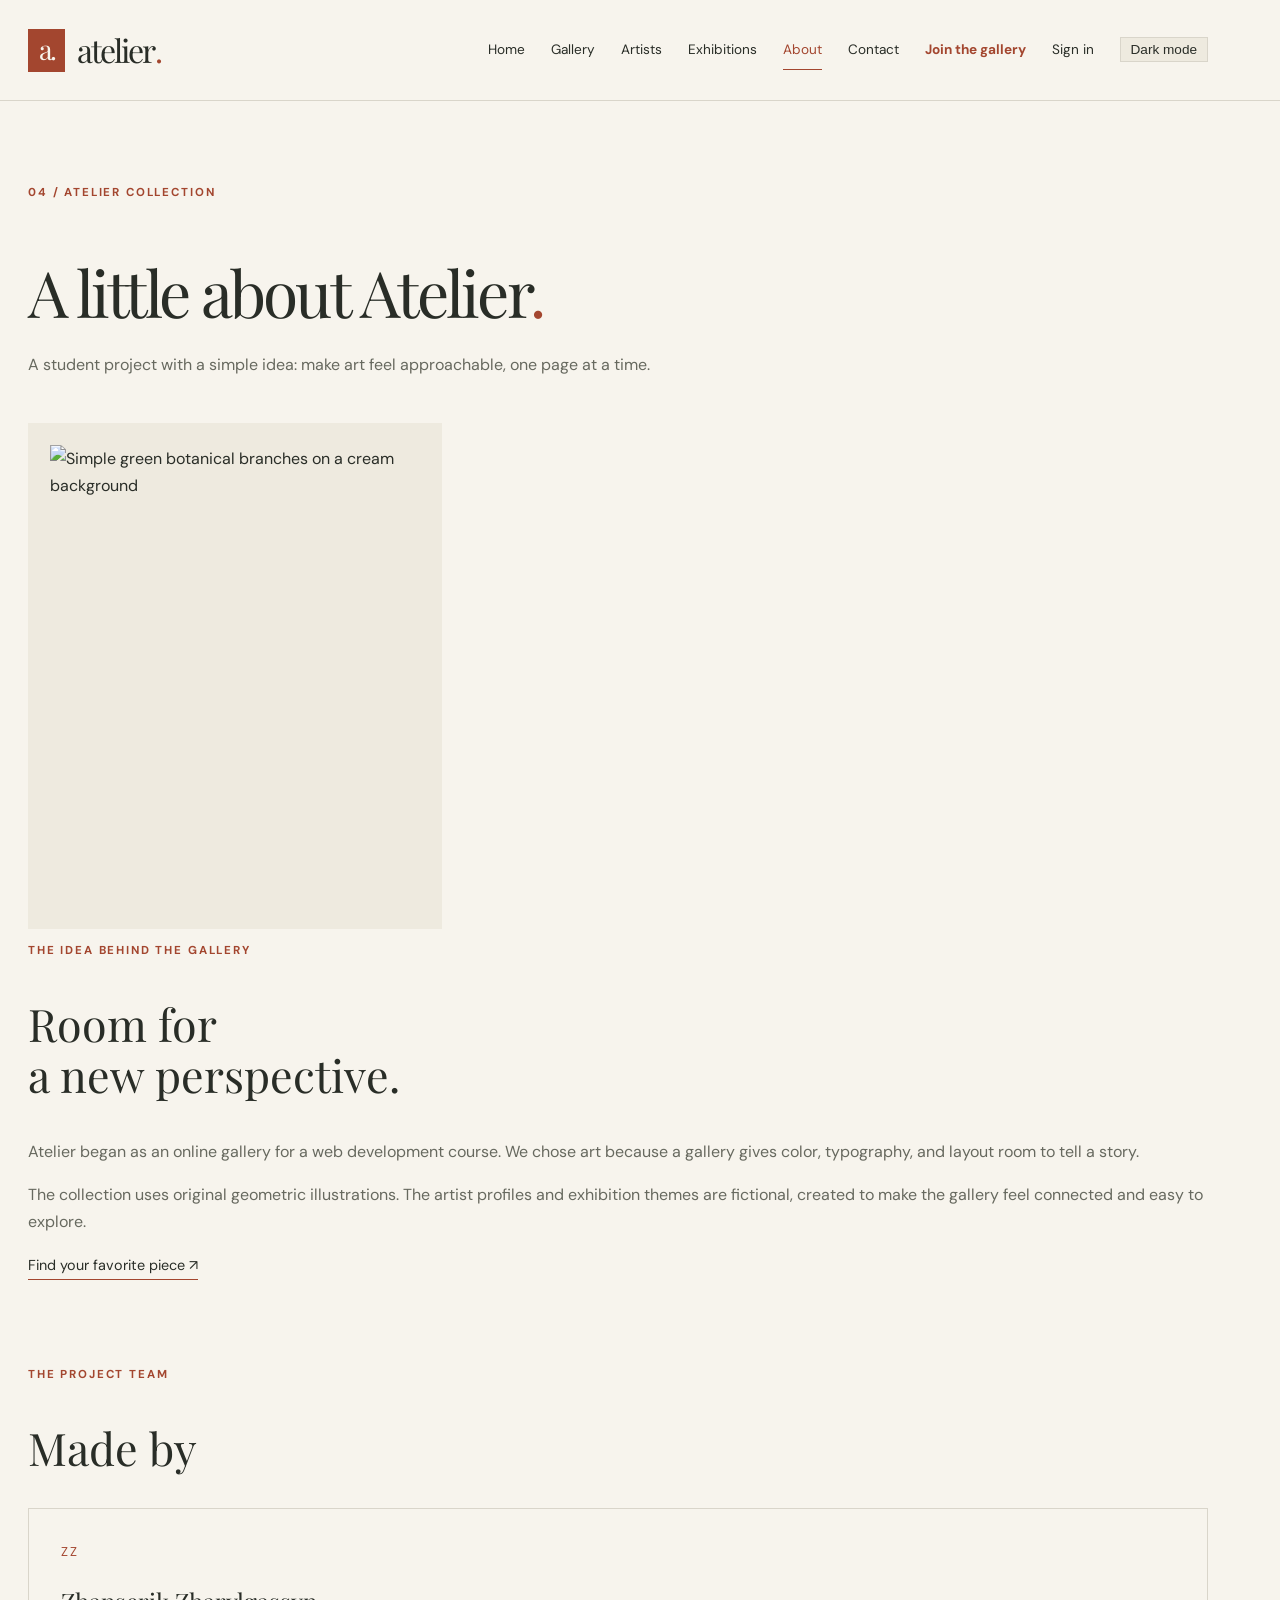
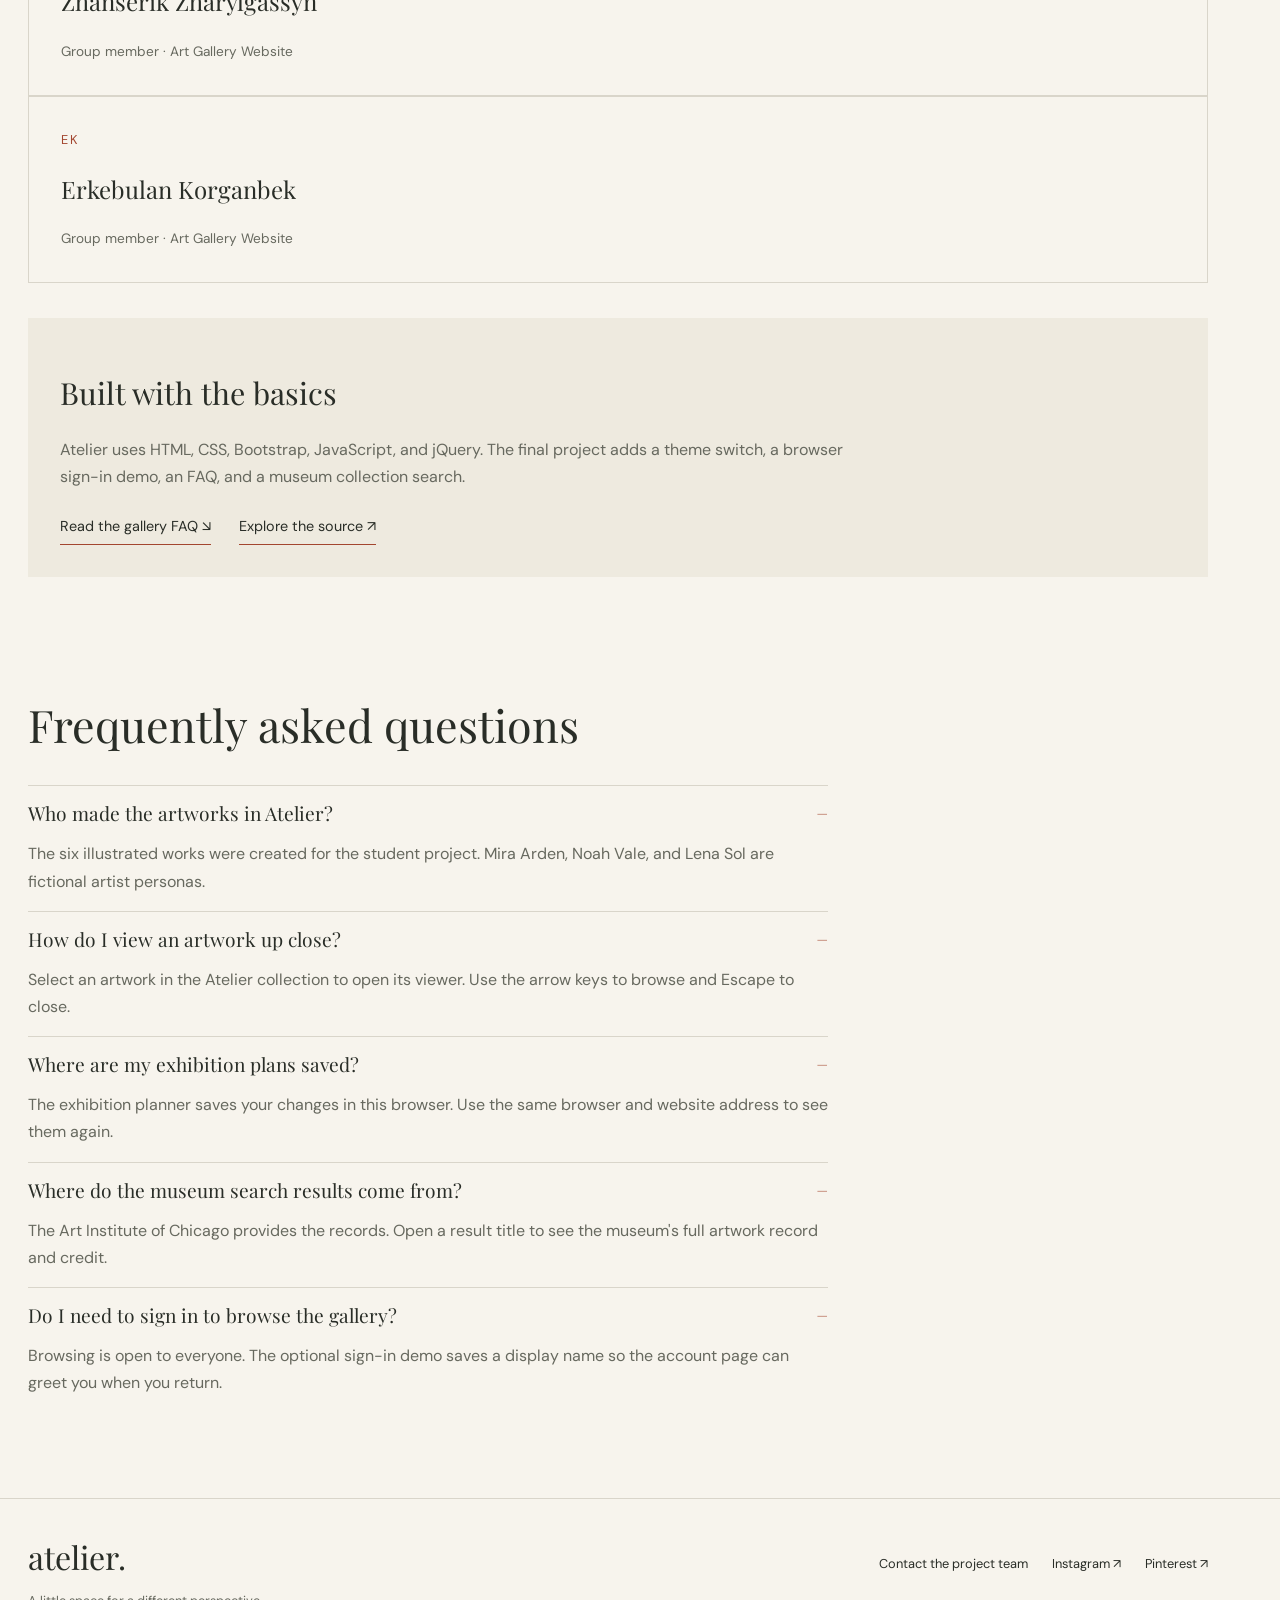
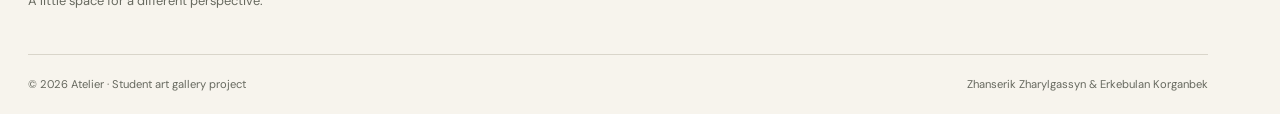
==== about.html @ 521e6416 "Implement Atelier final project features" ====
<!DOCTYPE html>
<html lang="en">
<head>
    <meta charset="UTF-8">
    <meta name="viewport" content="width=device-width, initial-scale=1.0">
    <meta name="description" content="Atelier is a student art gallery featuring original illustrations, imaginary artists, and virtual exhibitions.">
    <title>About | Atelier Art Gallery</title>
    <link rel="preconnect" href="https://fonts.googleapis.com">
    <link rel="preconnect" href="https://fonts.gstatic.com" crossorigin>
    <link href="https://fonts.googleapis.com/css2?family=DM+Sans:wght@400;500;600;700&amp;family=Playfair+Display:wght@400;500;600&amp;display=swap" rel="stylesheet">
    <link rel="stylesheet" href="vendor/bootstrap.min.css">
    <link rel="stylesheet" href="css/style.css">
    <script src="vendor/jquery.min.js" defer></script>
    <script src="js/account.js" defer></script>
    <script src="js/faq.js" defer></script>
</head>
<body>
    <a class="skip-link" href="#main-content">Skip to content</a>
    <header class="site-header">
        <div class="container header-inner">
            <a class="logo" href="index.html" aria-label="Atelier home"><span class="logo-mark" aria-hidden="true">a.</span> atelier<span class="logo-dot">.</span></a>
            <nav aria-label="Main navigation">
                <a href="index.html">Home</a>
                <a href="gallery.html">Gallery</a>
                <a href="artists.html">Artists</a>
                <a href="exhibitions.html">Exhibitions</a>
                <a href="about.html" aria-current="page">About</a>
                <a href="contact.html">Contact</a>
                <a class="join-link" href="register.html">Join the gallery</a>
                <a id="account-link" href="sign-in.html">Sign in</a>
                <button id="theme-toggle" class="theme-toggle" type="button" hidden>Dark mode</button>
            </nav>
        </div>
    </header>
    <main id="main-content">
        <section class="page-heading container">
            <p class="eyebrow">04 / Atelier collection</p>
            <h1>A little about Atelier<span class="accent">.</span></h1>
            <p class="page-intro">A student project with a simple idea: make art feel approachable, one page at a time.</p>
        </section>
        <section class="container collection-section">
            <div class="row g-5 align-items-center about-story">
                <div class="col-md-6"><div class="about-art"><img src="images/garden-notes.svg" alt="Simple green botanical branches on a cream background" width="600" height="750"></div></div>
                <div class="col-md-6"><p class="eyebrow">The idea behind the gallery</p><h2>Room for<br>a new perspective.</h2><p>Atelier began as an online gallery for a web development course. We chose art because a gallery gives color, typography, and layout room to tell a story.</p><p>The collection uses original geometric illustrations. The artist profiles and exhibition themes are fictional, created to make the gallery feel connected and easy to explore.</p><a class="text-link" href="gallery.html">Find your favorite piece ↗</a></div>
            </div>
            <div class="section-heading"><div><p class="eyebrow">The project team</p><h2>Made by</h2></div></div>
            <div class="row g-4">
                <div class="col-md-6"><article class="team-card"><span class="team-initials" aria-hidden="true">ZZ</span><h3>Zhanserik Zharylgassyn</h3><p>Group member · Art Gallery Website</p></article></div>
                <div class="col-md-6"><article class="team-card"><span class="team-initials" aria-hidden="true">EK</span><h3>Erkebulan Korganbek</h3><p>Group member · Art Gallery Website</p></article></div>
            </div>
            <div class="project-note"><h2>Built with the basics</h2><p>Atelier uses HTML, CSS, Bootstrap, JavaScript, and jQuery. The final project adds a theme switch, a browser sign-in demo, an FAQ, and a museum collection search.</p><div class="feature-links"><a class="text-link" href="#faq">Read the gallery FAQ ↘</a><a class="text-link" href="https://github.com/znsrk/atelier-art-gallery-final" target="_blank" rel="noopener noreferrer">Explore the source ↗</a></div></div>
        </section>
        <section id="faq" class="container collection-section" aria-labelledby="faq-heading">
            <div class="section-heading"><h2 id="faq-heading">Frequently asked questions</h2></div>
            <div class="faq-item">
                <h3><button type="button" class="faq-question" aria-expanded="true" aria-controls="faq-artists" disabled>Who made the artworks in Atelier? <span class="faq-indicator" aria-hidden="true">−</span></button></h3>
                <p id="faq-artists" class="faq-answer">The six illustrated works were created for the student project. Mira Arden, Noah Vale, and Lena Sol are fictional artist personas.</p>
            </div>
            <div class="faq-item">
                <h3><button type="button" class="faq-question" aria-expanded="true" aria-controls="faq-viewer" disabled>How do I view an artwork up close? <span class="faq-indicator" aria-hidden="true">−</span></button></h3>
                <p id="faq-viewer" class="faq-answer">Select an artwork in the Atelier collection to open its viewer. Use the arrow keys to browse and Escape to close.</p>
            </div>
            <div class="faq-item">
                <h3><button type="button" class="faq-question" aria-expanded="true" aria-controls="faq-exhibitions" disabled>Where are my exhibition plans saved? <span class="faq-indicator" aria-hidden="true">−</span></button></h3>
                <p id="faq-exhibitions" class="faq-answer">The exhibition planner saves your changes in this browser. Use the same browser and website address to see them again.</p>
            </div>
            <div class="faq-item">
                <h3><button type="button" class="faq-question" aria-expanded="true" aria-controls="faq-museum" disabled>Where do the museum search results come from? <span class="faq-indicator" aria-hidden="true">−</span></button></h3>
                <p id="faq-museum" class="faq-answer">The Art Institute of Chicago provides the records. Open a result title to see the museum's full artwork record and credit.</p>
            </div>
            <div class="faq-item">
                <h3><button type="button" class="faq-question" aria-expanded="true" aria-controls="faq-account" disabled>Do I need to sign in to browse the gallery? <span class="faq-indicator" aria-hidden="true">−</span></button></h3>
                <p id="faq-account" class="faq-answer">Browsing is open to everyone. The optional sign-in demo saves a display name so the account page can greet you when you return.</p>
            </div>
        </section>
    </main>
    <footer class="site-footer">
        <div class="container">
            <div class="footer-top">
                <div>
                    <a class="footer-logo" href="index.html">atelier.</a>
                    <p>A little space for a different perspective.</p>
                </div>
                <div class="footer-links">
                    <a href="contact.html">Contact the project team</a>
                    <a href="https://www.instagram.com/" target="_blank" rel="noopener noreferrer">Instagram ↗</a>
                    <a href="https://www.pinterest.com/" target="_blank" rel="noopener noreferrer">Pinterest ↗</a>
                </div>
            </div>
            <div class="footer-bottom">
                <p>© 2026 Atelier · Student art gallery project</p>
                <p>Zhanserik Zharylgassyn &amp; Erkebulan Korganbek</p>
            </div>
        </div>
    </footer>
</body>
</html>
---- css/style.css ----
/* Our colors are shared across every page. */
:root {
    --paper: #f7f4ed;
    --ink: #292d27;
    --muted: #67695f;
    --accent: #a3462f;
    --line: #d9d5ca;
    --soft: #eeeadf;
    --button-text: #fff;
    --error: #943b27;
    --success: #365e40;
}

:root[data-theme="dark"] {
    color-scheme: dark;
    --paper: #20241f;
    --ink: #f7f4ed;
    --muted: #c8c9bd;
    --accent: #efa993;
    --line: #555b51;
    --soft: #2c322a;
    --button-text: #271b16;
    --error: #ffb3a1;
    --success: #a5d1a7;
}

/* Basic typography and reusable links. */
body {
    margin: 0;
    background: var(--paper);
    color: var(--ink);
    font-family: "DM Sans", Arial, sans-serif;
    font-size: 16px;
    line-height: 1.7;
}

h1,
h2,
h3,
.logo,
.footer-logo {
    font-family: "Playfair Display", Georgia, serif;
    font-weight: 400;
    line-height: 1.15;
}

h1 {
    font-size: 4rem;
}

h2 {
    font-size: 2.8rem;
}

h3 {
    font-size: 1.5rem;
}

p {
    color: var(--muted);
}

a {
    color: inherit;
    text-decoration: none;
}

a:hover {
    color: var(--accent);
}

a:focus,
button:focus,
input:focus,
select:focus,
textarea:focus {
    outline: 3px solid var(--accent);
    outline-offset: 4px;
}

img {
    display: block;
    width: 100%;
    height: auto;
}

figure {
    margin: 0;
}

.accent,
.logo-dot {
    color: var(--accent);
}

.eyebrow {
    color: var(--accent);
    font-size: .72rem;
    font-weight: 700;
    letter-spacing: .16em;
    text-transform: uppercase;
    margin-bottom: 20px;
}

.container {
    max-width: 1180px;
    padding-left: 28px;
    padding-right: 28px;
}

.caption-note {
    font-size: .85rem;
}

.section-space {
    padding-top: 80px;
    padding-bottom: 80px;
}

.text-link {
    padding-bottom: 5px;
    border-bottom: 1px solid var(--accent);
    font-size: .9rem;
}

.gallery-button {
    background: var(--accent);
    color: var(--button-text);
    border: 1px solid var(--accent);
    border-radius: 0;
    padding: 15px 24px;
    font-size: .9rem;
}

.gallery-button:hover,
.gallery-button:focus {
    background: #803521;
    color: white;
    border-color: #803521;
}

.outline-button {
    color: var(--ink);
    border: 1px solid var(--ink);
    border-radius: 0;
    padding: 15px 24px;
}

.outline-button:hover {
    background: var(--soft);
    color: var(--ink);
}

.skip-link {
    position: absolute;
    left: 20px;
    top: -100px;
    z-index: 10;
    padding: 12px 20px;
    background: var(--paper);
}

.skip-link:focus {
    top: 12px;
}

/* The header uses Flexbox and keeps its links visible on mobile. */
.site-header {
    border-bottom: 1px solid var(--line);
}

.header-inner {
    display: flex;
    justify-content: space-between;
    align-items: center;
    gap: 24px;
    min-height: 100px;
}

.logo {
    display: flex;
    align-items: center;
    font-size: 2rem;
    letter-spacing: -.06em;
}

.logo-mark {
    display: inline-flex;
    align-items: center;
    justify-content: center;
    width: 37px;
    height: 43px;
    margin-right: 12px;
    background: var(--accent);
    color: var(--paper);
    font-size: 1.7rem;
    letter-spacing: -.1em;
}

nav {
    display: flex;
    flex-wrap: wrap;
    align-items: center;
    gap: 26px;
}

.theme-toggle {
    padding: 4px 10px;
    border: 1px solid var(--line);
    background: var(--soft);
    color: var(--ink);
    font-size: .85rem;
}

nav a {
    padding: 8px 0;
    font-size: .85rem;
}

nav a[aria-current="page"] {
    color: var(--accent);
    border-bottom: 1px solid var(--accent);
}

/* Bootstrap provides the row and columns for the hero. */
.hero {
    padding-top: 70px;
    padding-bottom: 60px;
}

.hero h1 {
    font-size: 6rem;
    letter-spacing: -.06em;
    margin-bottom: 27px;
}

.hero h1 em {
    color: var(--accent);
    font-weight: 400;
}

.hero-copy > p:not(.eyebrow) {
    max-width: 380px;
    margin-bottom: 30px;
}

.hero-note {
    display: flex;
    align-items: center;
    gap: 12px;
    margin-top: 38px;
    font-size: .75rem;
    color: var(--muted);
}

.small-line {
    width: 28px;
    height: 1px;
    background: var(--accent);
}

.hero-art {
    position: relative;
    max-width: 430px;
    margin-left: auto;
    padding: 0 12px;
}

.hero-frame {
    background: #e8dfce;
    padding: 20px;
    border: 1px solid #d1c6b1;
    box-shadow: 12px 12px 0 var(--soft);
}

.hero-frame img {
    border: 7px solid var(--paper);
}

.hero-art figcaption {
    display: flex;
    justify-content: space-between;
    gap: 12px;
    margin-top: 25px;
    font-size: .7rem;
    color: var(--muted);
}

.art-sticker {
    position: absolute;
    bottom: 78px;
    left: -35px;
    display: flex;
    align-items: center;
    justify-content: center;
    width: 108px;
    height: 108px;
    background: var(--accent);
    border-radius: 50%;
    color: var(--paper);
    text-align: center;
    font-family: "Playfair Display", Georgia, serif;
    font-style: italic;
    font-size: 1.2rem;
    line-height: 1.2;
    transform: rotate(-12deg);
}

.intro-strip {
    border-top: 1px solid var(--line);
    border-bottom: 1px solid var(--line);
}

.strip-inner {
    display: flex;
    justify-content: space-between;
    gap: 24px;
    align-items: center;
    padding-top: 22px;
    padding-bottom: 22px;
}

.strip-inner p {
    margin: 0;
    font-family: "Playfair Display", Georgia, serif;
    color: var(--ink);
    font-size: 1.15rem;
}

.strip-inner > span {
    font-size: .8rem;
    white-space: nowrap;
    color: var(--muted);
}

.section-heading {
    display: flex;
    align-items: flex-end;
    justify-content: space-between;
    gap: 24px;
    margin-bottom: 35px;
}

.section-heading .eyebrow {
    margin-bottom: 12px;
}

.section-heading h2 {
    margin-bottom: 0;
}

.invitation {
    margin: 0;
    padding: 36px 28px;
    background: var(--soft);
    border-left: 3px solid var(--accent);
}

.invitation p:last-child {
    margin-bottom: 0;
}

/* The artwork collection demonstrates CSS Grid. */
.art-grid {
    display: grid;
    grid-template-columns: repeat(3, 1fr);
    gap: 38px 28px;
}

.art-image {
    padding: 17px;
    background: #e9e3d6;
}

.art-card:nth-child(2n) .art-image {
    background: #dce2dd;
}

.art-card img {
    border: 6px solid var(--paper);
}

.art-card figcaption {
    padding-top: 17px;
}

.art-type {
    display: block;
    color: var(--accent);
    text-transform: uppercase;
    letter-spacing: .12em;
    font-size: .65rem;
    margin-bottom: 6px;
}

.art-card h3 {
    margin-bottom: 6px;
}

.art-card p {
    font-size: .75rem;
    margin: 0;
}

.art-card {
    scroll-margin-top: 25px;
}

.page-heading {
    padding-top: 70px;
    padding-bottom: 45px;
}

.page-heading h1 {
    letter-spacing: -.045em;
    margin-bottom: 22px;
}

.page-intro {
    max-width: 640px;
    margin: 0;
}

.collection-section {
    padding-bottom: 85px;
}

.collection-top {
    display: flex;
    justify-content: space-between;
    align-items: center;
    gap: 20px;
    border-top: 1px solid var(--line);
    padding-top: 20px;
    margin-bottom: 28px;
}

.collection-top h2 {
    font-family: "DM Sans", Arial, sans-serif;
    font-size: 1rem;
    margin: 0;
}

.collection-top p {
    font-size: .75rem;
    margin: 0;
}

.count {
    color: var(--accent);
    margin-left: 7px;
    font-size: .75rem;
}

.collection-section > .caption-note {
    margin-top: 35px;
}

/* Artist profiles, exhibitions, and the about page. */
.artist-row {
    border-top: 1px solid var(--line);
    margin: 0 0 40px;
    padding-top: 35px;
}

.artist-work {
    max-width: 250px;
    border: 12px solid var(--soft);
}

.artist-copy {
    padding-left: 40px;
}

.artist-copy p {
    max-width: 600px;
}

.artist-copy ul {
    padding-left: 20px;
    color: var(--muted);
    font-size: .9rem;
}

.artist-copy li {
    margin-bottom: 6px;
}

.exhibition-feature {
    margin-bottom: 65px;
}

.exhibition-image {
    max-width: 330px;
    border: 16px solid var(--soft);
}

.exhibition-feature h2 {
    font-size: 3.7rem;
    margin-bottom: 22px;
}

.exhibition-table {
    width: 100%;
    border-collapse: collapse;
    font-size: .85rem;
}

.exhibition-table th,
.exhibition-table td {
    padding: 20px 18px;
    border-bottom: 1px solid var(--line);
    text-align: left;
}

.exhibition-table thead {
    background: var(--ink);
    color: var(--paper);
}

.exhibition-table tbody tr:nth-child(even) {
    background: var(--soft);
}

.exhibition-table a {
    color: var(--accent);
    text-decoration: underline;
}

.exhibition-table caption {
    padding-top: 15px;
    color: var(--muted);
}

.about-story {
    margin-bottom: 75px;
}

.about-art {
    max-width: 370px;
    padding: 22px;
    background: var(--soft);
}

.team-card {
    padding: 32px;
    border: 1px solid var(--line);
    height: 100%;
}

.team-initials {
    display: block;
    color: var(--accent);
    font-size: .8rem;
    letter-spacing: .15em;
    margin-bottom: 25px;
}

.team-card p {
    font-size: .85rem;
    margin-bottom: 0;
}

.project-note {
    padding: 32px;
    background: var(--soft);
    margin-top: 35px;
}

.project-note h2 {
    font-size: 1.9rem;
}

.project-note p {
    max-width: 800px;
}

/* Form fields share the same appearance across the site. */
.contact-copy h2 {
    font-size: 2.6rem;
    margin-bottom: 25px;
}

.contact-note {
    border-top: 1px solid var(--line);
    margin-top: 35px;
    padding-top: 25px;
}

.contact-note h3 {
    font-size: 1.4rem;
}

.contact-note p {
    font-size: .85rem;
}

.contact-form {
    background: var(--soft);
    padding: 35px;
}

.form-label {
    font-size: .85rem;
}

.form-control,
.form-select {
    background-color: var(--paper);
    color: var(--ink);
    border: 1px solid #aaa697;
    border-radius: 0;
    padding: 12px 14px;
    font-size: .9rem;
}

.form-control:focus,
.form-select:focus {
    background-color: var(--paper);
    color: var(--ink);
    border-color: var(--accent);
    box-shadow: none;
}

.form-control::placeholder {
    color: var(--muted);
}

:root[data-theme="dark"] .form-select {
    appearance: auto;
    background-image: none;
}

.account-area {
    max-width: 640px;
}

.account-area h2 {
    margin-bottom: 24px;
    overflow-wrap: anywhere;
}

.faq-item {
    border-top: 1px solid var(--line);
    max-width: 800px;
}

.faq-item h3 {
    margin: 0;
}

.faq-question {
    display: flex;
    justify-content: space-between;
    align-items: center;
    gap: 16px;
    width: 100%;
    padding: 16px 0;
    border: 0;
    background: transparent;
    color: var(--ink);
    text-align: left;
    font: inherit;
    font-size: 1.2rem;
}

.faq-indicator {
    color: var(--accent);
}

.faq-answer {
    margin: 0;
    padding-bottom: 16px;
}

.required {
    color: var(--accent);
}

/* The endterm exhibition editor and its dynamic data table. */
[hidden] {
    display: none !important;
}

nav .join-link {
    color: var(--accent);
    font-weight: 700;
}

.record-count {
    color: var(--accent);
    font-size: .85rem;
}

.exhibition-editor {
    padding: 28px;
    margin-top: 26px;
    background: var(--soft);
    border-top: 2px solid var(--accent);
}

.exhibition-editor h3 {
    margin-bottom: 24px;
}

.field-feedback {
    color: var(--error);
    font-size: .8rem;
    min-height: 1.4em;
    margin: 5px 0 0;
}

.planner-toolbar {
    display: flex;
    justify-content: space-between;
    align-items: center;
    flex-wrap: wrap;
    gap: 16px;
    margin-top: 24px;
}

.status-message {
    color: var(--accent);
    min-height: 1.7em;
    margin: 16px 0;
    font-size: .9rem;
}

.table-button {
    background: transparent;
    color: var(--accent);
    border: 1px solid var(--line);
    padding: 7px 12px;
    font-size: .8rem;
    min-height: 40px;
}

.table-button:hover {
    background: var(--soft);
    border-color: var(--accent);
}

.exhibition-table .table-actions {
    min-width: 156px;
}

.table-actions button + button {
    margin-left: 6px;
}

.exhibition-table {
    --bs-table-bg: transparent;
    --bs-table-color: var(--ink);
    --bs-table-border-color: var(--line);
    overflow-wrap: anywhere;
}

.exhibition-table thead th {
    background: var(--ink);
    color: var(--paper);
}

.exhibition-table .empty-table {
    padding: 32px 18px;
    text-align: center;
}

.feature-links {
    display: flex;
    gap: 16px 28px;
    flex-wrap: wrap;
    margin-top: 24px;
}

@media (prefers-reduced-motion: reduce) {
    *, *::before, *::after {
        scroll-behavior: auto !important;
        transition-duration: .01ms !important;
        animation-duration: .01ms !important;
    }
}

/* The footer is shared on every page. */
.site-footer {
    border-top: 1px solid var(--line);
    padding-top: 40px;
}

.footer-top {
    display: flex;
    justify-content: space-between;
    gap: 30px;
    padding-bottom: 30px;
}

.footer-logo {
    font-size: 2rem;
}

.footer-top p {
    font-size: .8rem;
    margin-top: 12px;
}

.footer-links {
    display: flex;
    align-items: flex-start;
    gap: 24px;
    padding-top: 14px;
    font-size: .8rem;
}

.footer-bottom {
    display: flex;
    justify-content: space-between;
    gap: 20px;
    border-top: 1px solid var(--line);
    padding-top: 20px;
    padding-bottom: 20px;
}

.footer-bottom p {
    font-size: .7rem;
    margin: 0;
}

/* Tablet breakpoint. */
@media (max-width: 991px) {
    .header-inner {
        min-height: 90px;
        gap: 20px;
    }

    nav {
        gap: 16px;
    }

    .hero h1 {
        font-size: 4.5rem;
    }

    .hero {
        padding-top: 50px;
    }

    .hero-frame {
        padding: 12px;
    }

    .art-sticker {
        width: 85px;
        height: 85px;
        left: -10px;
        font-size: 1rem;
    }

    .art-grid {
        grid-template-columns: repeat(2, 1fr);
    }

    .footer-links {
        flex-wrap: wrap;
        justify-content: flex-end;
    }

    .exhibition-feature h2 {
        font-size: 3rem;
    }

}

/* Mobile breakpoint: visible navigation, stacked content, smaller type. */
@media (max-width: 767px) {
    .container {
        padding-left: 24px;
        padding-right: 24px;
    }

    .header-inner {
        flex-direction: column;
        align-items: flex-start;
        padding-top: 18px;
        padding-bottom: 18px;
        gap: 15px;
    }

    nav {
        gap: 10px 22px;
    }

    nav a {
        font-size: .8rem;
        padding: 3px 0;
    }

    h1,
    .page-heading h1 {
        font-size: clamp(2.2rem, 10vw, 2.8rem);
    }

    h2 {
        font-size: 2.2rem;
    }

    .hero h1 {
        font-size: clamp(3.5rem, 17vw, 4.3rem);
    }

    .hero {
        padding-top: 40px;
        padding-bottom: 35px;
    }

    .hero-copy > p:not(.eyebrow) {
        max-width: none;
    }

    .hero-note {
        margin-top: 25px;
    }

    .hero-art {
        margin: 0 auto;
        max-width: 360px;
    }

    .strip-inner {
        flex-direction: column;
        align-items: flex-start;
        gap: 8px;
    }

    .section-space {
        padding-top: 50px;
        padding-bottom: 50px;
    }

    .section-heading {
        align-items: flex-start;
        flex-direction: column;
        gap: 14px;
    }

    .art-grid {
        grid-template-columns: 1fr;
        gap: 32px;
    }

    .art-image {
        padding: 20px;
    }

    .invitation {
        padding: 20px 10px;
    }

    .page-heading {
        padding-top: 40px;
        padding-bottom: 35px;
    }

    .collection-section {
        padding-bottom: 50px;
    }

    .collection-top {
        flex-direction: column;
        align-items: flex-start;
        gap: 10px;
    }

    .artist-copy {
        padding-left: 12px;
    }

    .artist-work {
        max-width: 100%;
    }

    .exhibition-image,
    .about-art {
        max-width: 100%;
    }

    .exhibition-feature h2 {
        font-size: 2.7rem;
    }

    .exhibition-table {
        min-width: 580px;
    }

    .contact-form,
    .team-card,
    .project-note {
        padding: 24px;
    }

    .footer-top,
    .footer-bottom {
        flex-direction: column;
        gap: 16px;
    }

    .footer-links {
        justify-content: flex-start;
        padding-top: 0;
        gap: 18px;
    }

}
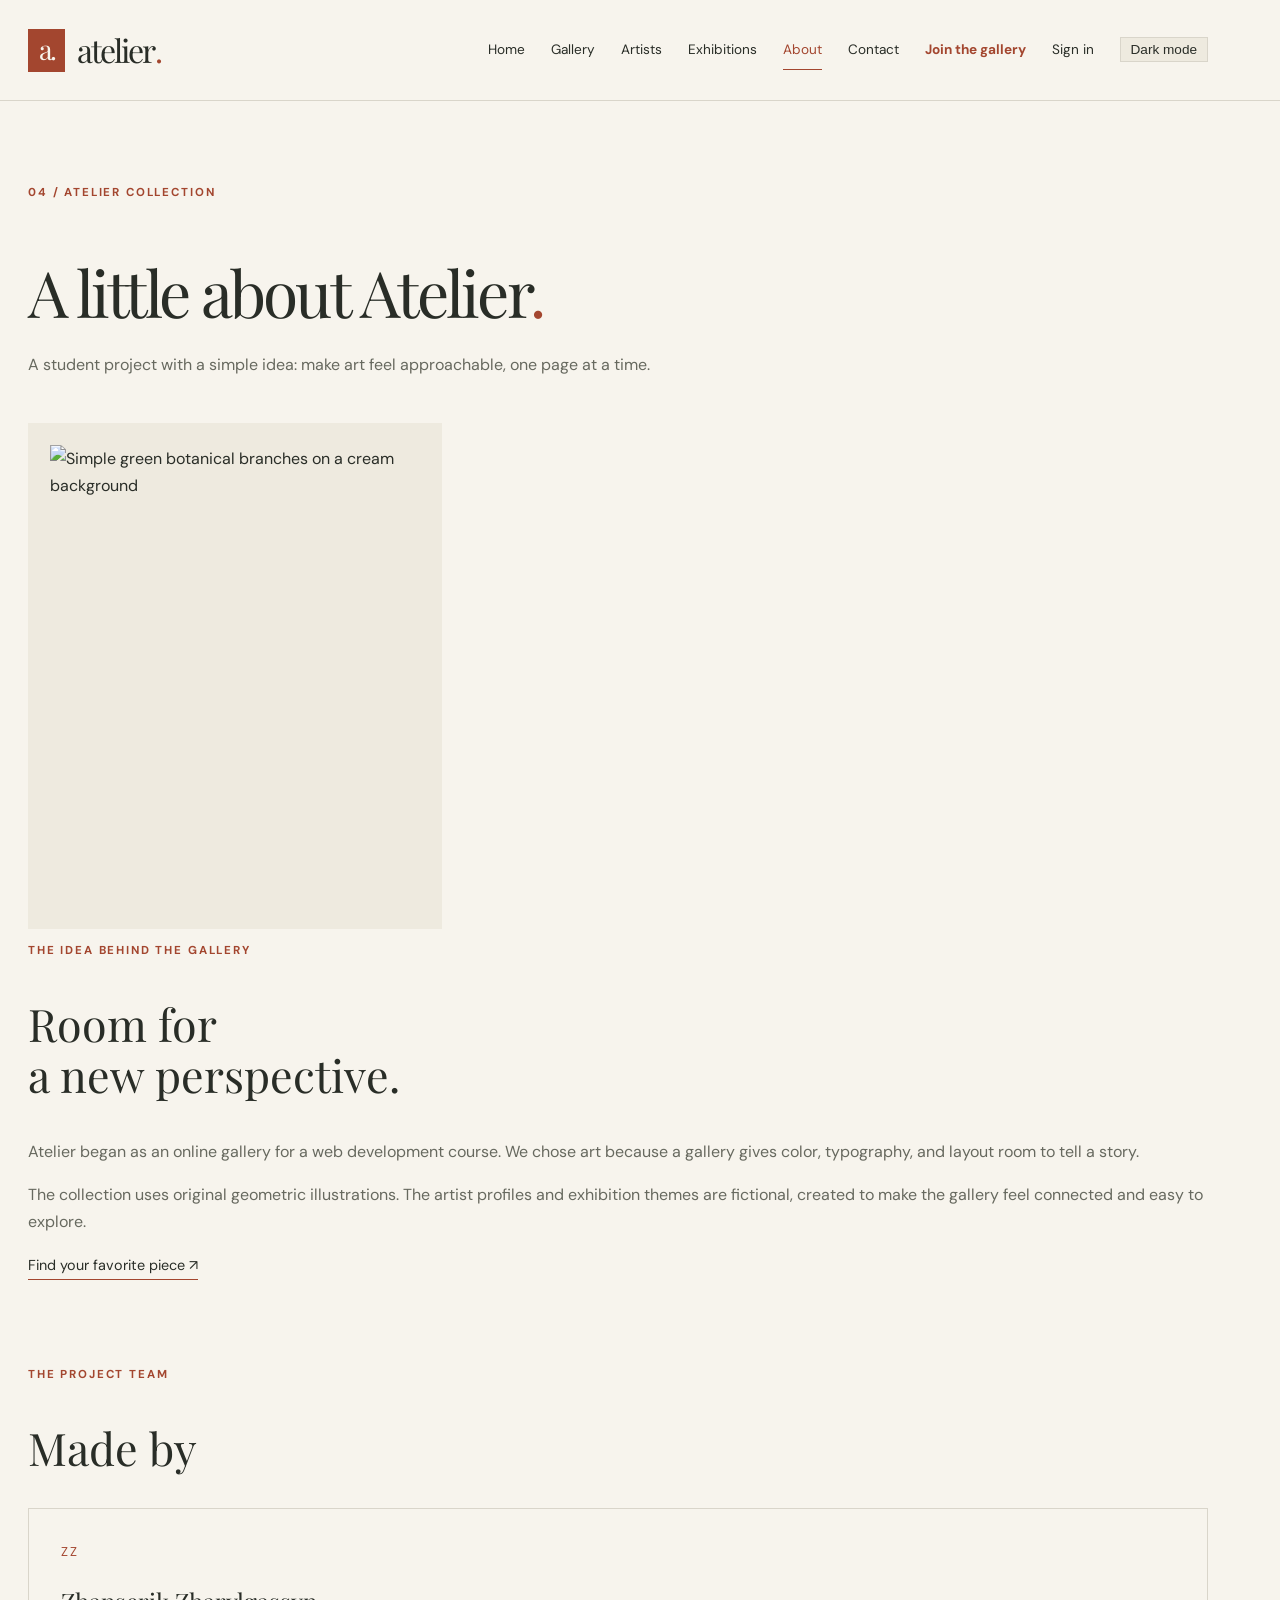
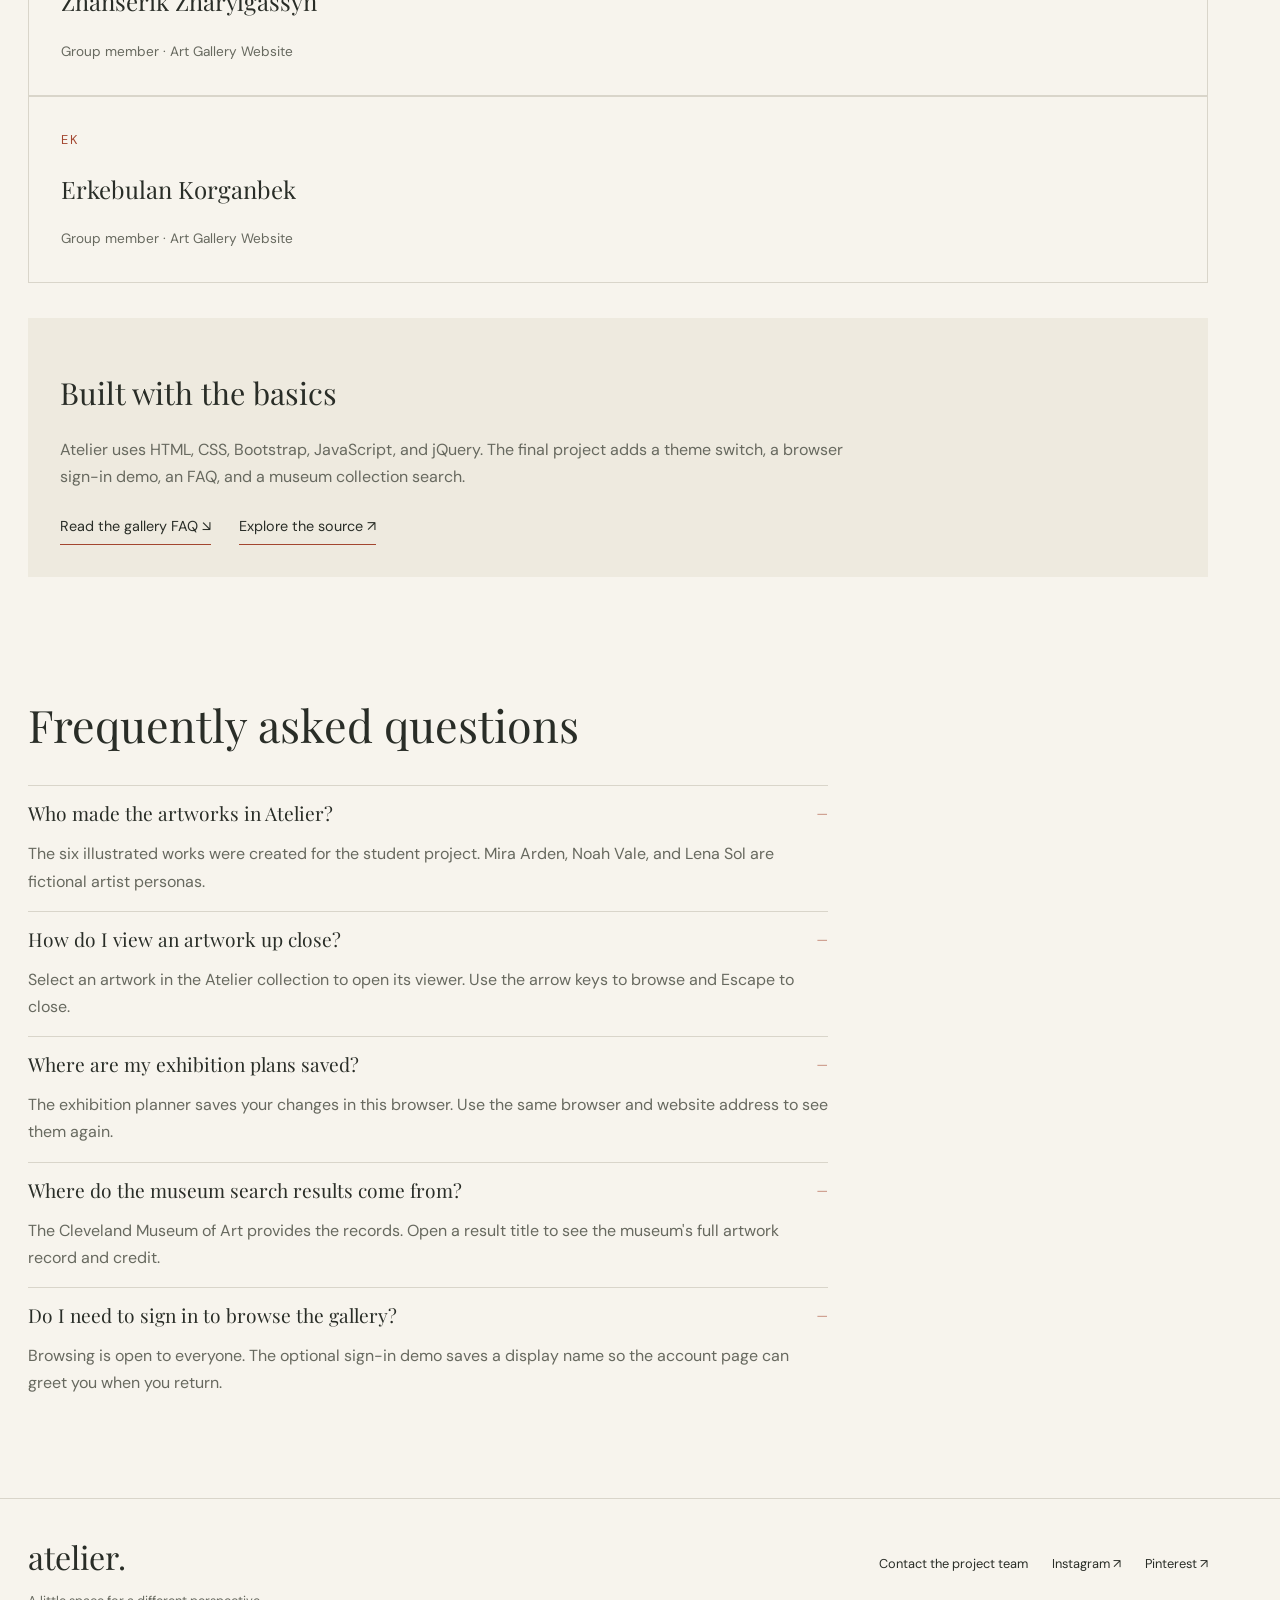
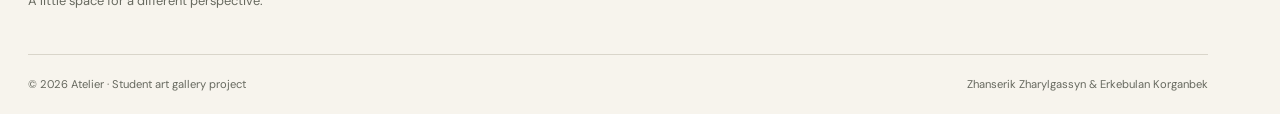
==== commit 79b5d2d6: "Use Cleveland museum API for published artwork search" ====
--- a/about.html
+++ b/about.html
@@ -66,7 +66,7 @@
             </div>
             <div class="faq-item">
                 <h3><button type="button" class="faq-question" aria-expanded="true" aria-controls="faq-museum" disabled>Where do the museum search results come from? <span class="faq-indicator" aria-hidden="true">−</span></button></h3>
-                <p id="faq-museum" class="faq-answer">The Art Institute of Chicago provides the records. Open a result title to see the museum's full artwork record and credit.</p>
+                <p id="faq-museum" class="faq-answer">The Cleveland Museum of Art provides the records. Open a result title to see the museum's full artwork record and credit.</p>
             </div>
             <div class="faq-item">
                 <h3><button type="button" class="faq-question" aria-expanded="true" aria-controls="faq-account" disabled>Do I need to sign in to browse the gallery? <span class="faq-indicator" aria-hidden="true">−</span></button></h3>
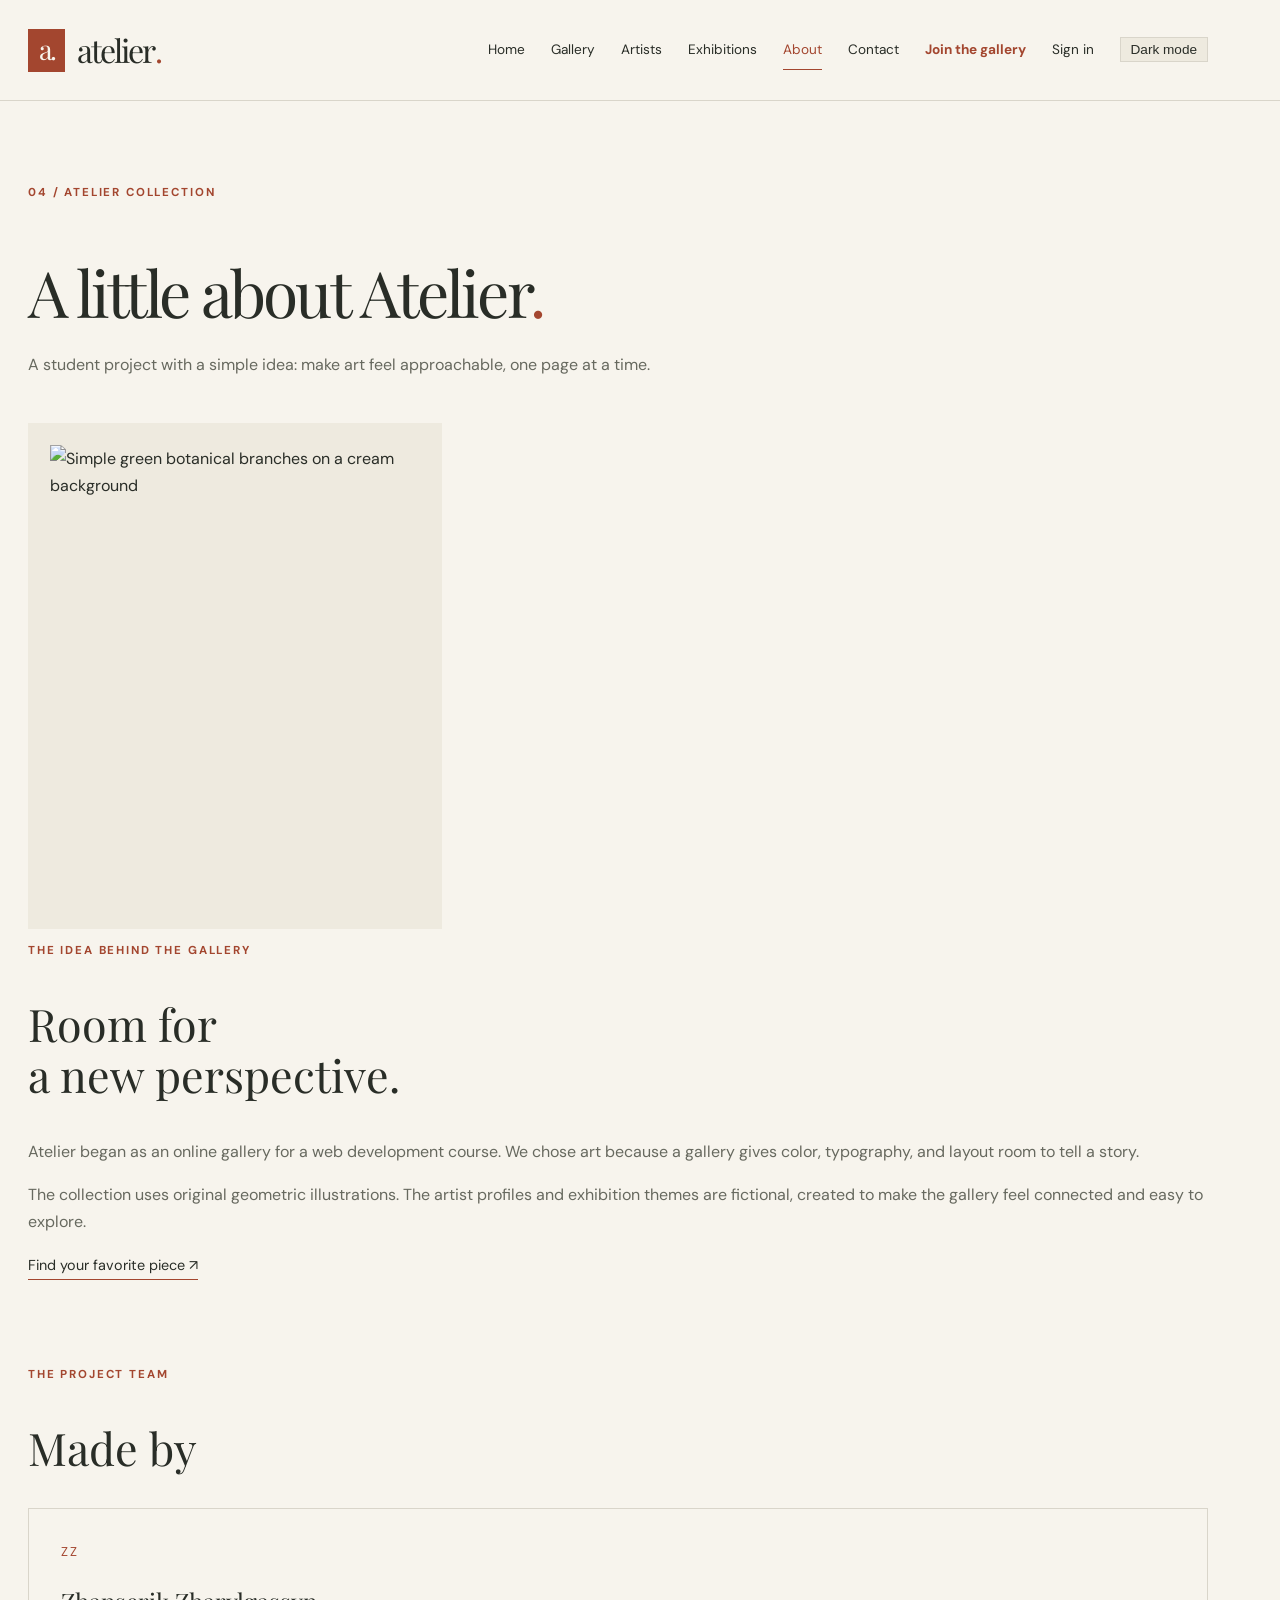
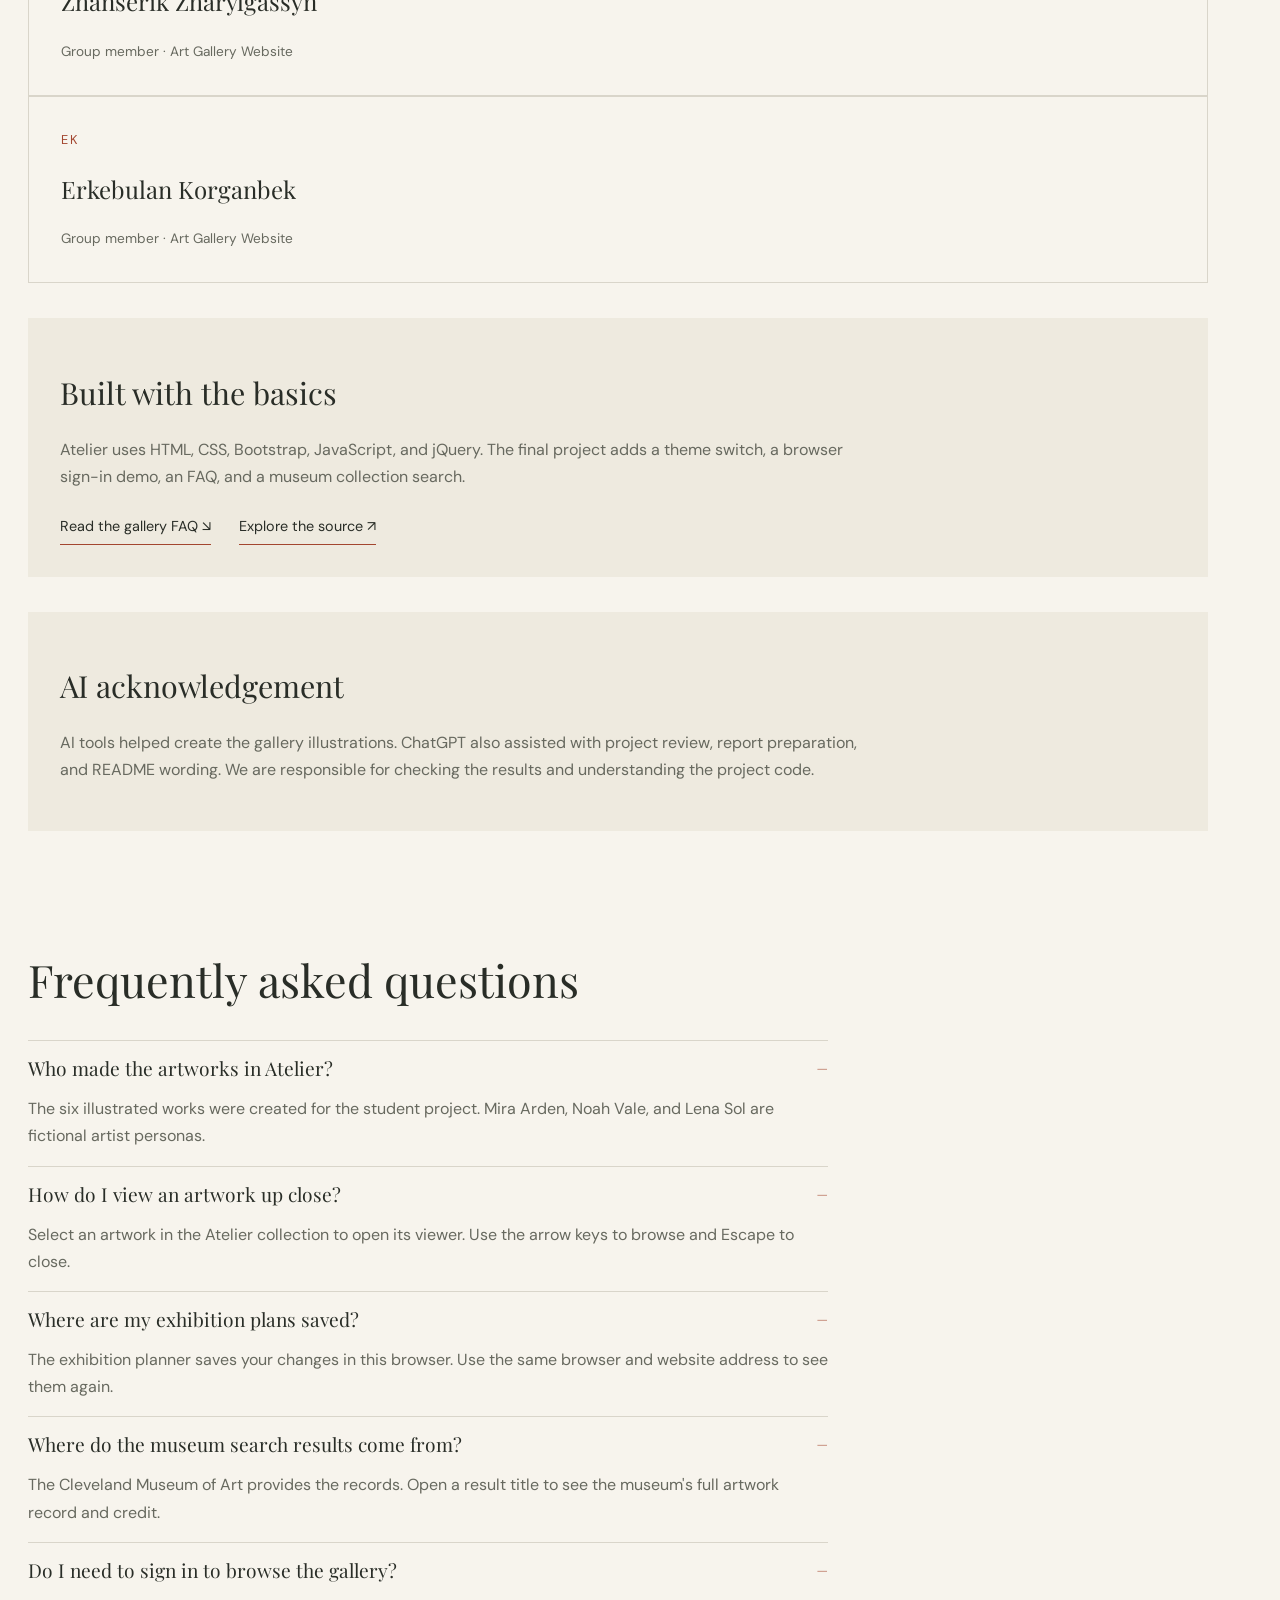
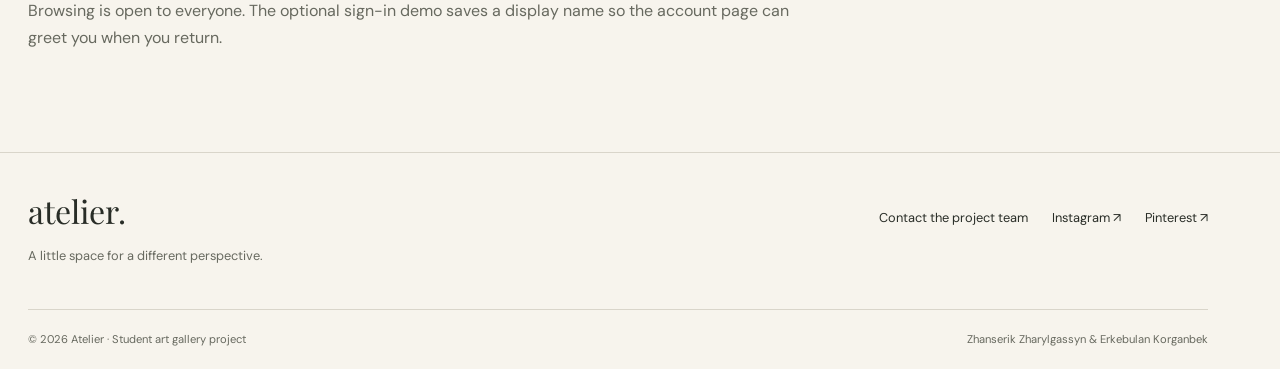
==== commit 0bd89a9f: "Acknowledge AI assistance on the About page" ====
--- a/about.html
+++ b/about.html
@@ -49,6 +49,10 @@
                 <div class="col-md-6"><article class="team-card"><span class="team-initials" aria-hidden="true">EK</span><h3>Erkebulan Korganbek</h3><p>Group member · Art Gallery Website</p></article></div>
             </div>
             <div class="project-note"><h2>Built with the basics</h2><p>Atelier uses HTML, CSS, Bootstrap, JavaScript, and jQuery. The final project adds a theme switch, a browser sign-in demo, an FAQ, and a museum collection search.</p><div class="feature-links"><a class="text-link" href="#faq">Read the gallery FAQ ↘</a><a class="text-link" href="https://github.com/znsrk/atelier-art-gallery-final" target="_blank" rel="noopener noreferrer">Explore the source ↗</a></div></div>
+            <div class="project-note">
+                <h2>AI acknowledgement</h2>
+                <p>AI tools helped create the gallery illustrations. ChatGPT also assisted with project review, report preparation, and README wording. We are responsible for checking the results and understanding the project code.</p>
+            </div>
         </section>
         <section id="faq" class="container collection-section" aria-labelledby="faq-heading">
             <div class="section-heading"><h2 id="faq-heading">Frequently asked questions</h2></div>
